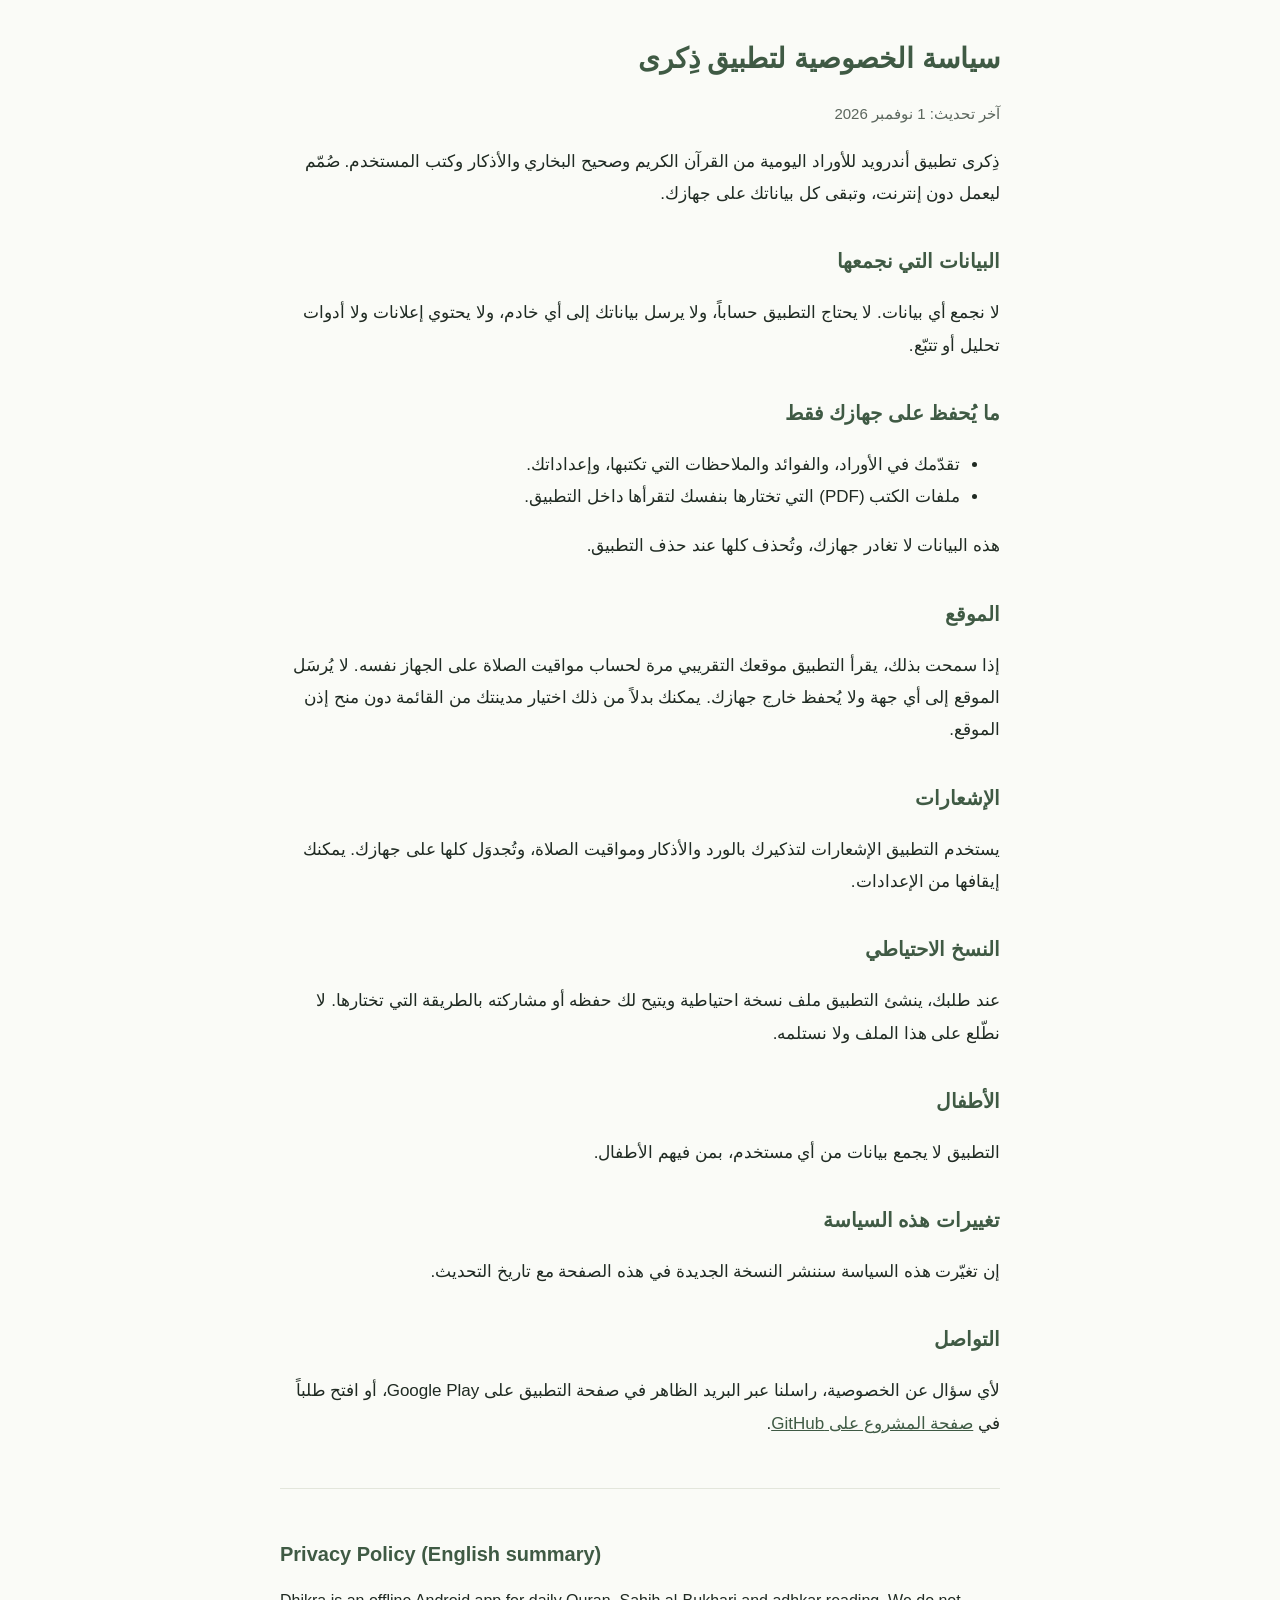
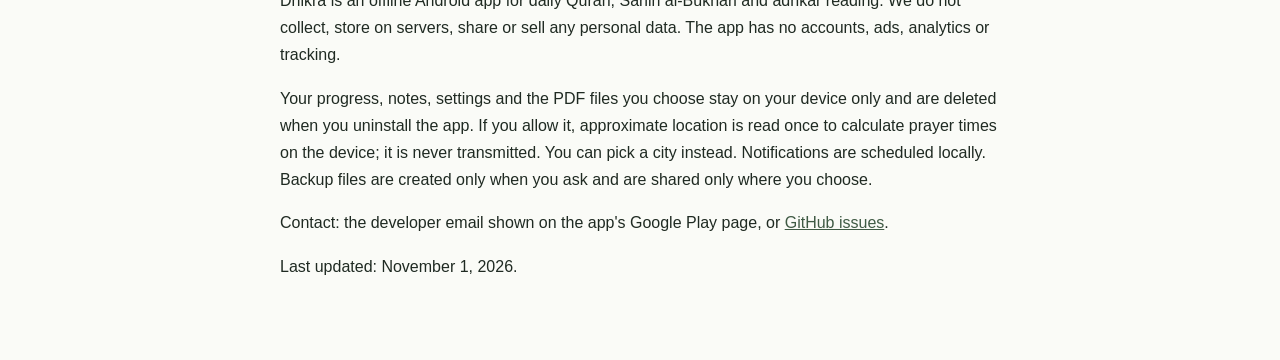
==== docs/privacy.html @ 541f292b "تجهيز النشر على Google Play: بناء AAB وسياسة الخصوصية - سير عمل يدوي build-aab.yml يبني ملف AAB موقّ" ====
<!doctype html>
<html lang="ar" dir="rtl">
<head>
<meta charset="utf-8">
<meta name="viewport" content="width=device-width, initial-scale=1">
<title>ذِكرى · سياسة الخصوصية</title>
<style>
  :root { --ink:#1F2A22; --muted:#5B665D; --olive:#3F5A44; --paper:#FAFBF7; --line:#E3E6DC; }
  body { margin:0; background:var(--paper); color:var(--ink);
         font:17px/1.9 "Noto Naskh Arabic","Segoe UI",Tahoma,sans-serif; }
  main { max-width:720px; margin:0 auto; padding:32px 16px 64px; }
  h1 { color:var(--olive); font-size:28px; margin:0 0 4px; }
  h2 { color:var(--olive); font-size:20px; margin:32px 0 8px; }
  .date { color:var(--muted); font-size:15px; }
  section.en { direction:ltr; text-align:left; border-top:1px solid var(--line); margin-top:48px; padding-top:16px;
               font-family:"Segoe UI",Roboto,Arial,sans-serif; font-size:16px; line-height:1.7; }
  a { color:var(--olive); }
</style>
</head>
<body>
<main>
<h1>سياسة الخصوصية لتطبيق ذِكرى</h1>
<p class="date">آخر تحديث: 1 نوفمبر 2026</p>

<p>ذِكرى تطبيق أندرويد للأوراد اليومية من القرآن الكريم وصحيح البخاري والأذكار وكتب المستخدم. صُمّم ليعمل دون إنترنت، وتبقى كل بياناتك على جهازك.</p>

<h2>البيانات التي نجمعها</h2>
<p>لا نجمع أي بيانات. لا يحتاج التطبيق حساباً، ولا يرسل بياناتك إلى أي خادم، ولا يحتوي إعلانات ولا أدوات تحليل أو تتبّع.</p>

<h2>ما يُحفظ على جهازك فقط</h2>
<ul>
  <li>تقدّمك في الأوراد، والفوائد والملاحظات التي تكتبها، وإعداداتك.</li>
  <li>ملفات الكتب (PDF) التي تختارها بنفسك لتقرأها داخل التطبيق.</li>
</ul>
<p>هذه البيانات لا تغادر جهازك، وتُحذف كلها عند حذف التطبيق.</p>

<h2>الموقع</h2>
<p>إذا سمحت بذلك، يقرأ التطبيق موقعك التقريبي مرة لحساب مواقيت الصلاة على الجهاز نفسه. لا يُرسَل الموقع إلى أي جهة ولا يُحفظ خارج جهازك. يمكنك بدلاً من ذلك اختيار مدينتك من القائمة دون منح إذن الموقع.</p>

<h2>الإشعارات</h2>
<p>يستخدم التطبيق الإشعارات لتذكيرك بالورد والأذكار ومواقيت الصلاة، وتُجدوَل كلها على جهازك. يمكنك إيقافها من الإعدادات.</p>

<h2>النسخ الاحتياطي</h2>
<p>عند طلبك، ينشئ التطبيق ملف نسخة احتياطية ويتيح لك حفظه أو مشاركته بالطريقة التي تختارها. لا نطّلع على هذا الملف ولا نستلمه.</p>

<h2>الأطفال</h2>
<p>التطبيق لا يجمع بيانات من أي مستخدم، بمن فيهم الأطفال.</p>

<h2>تغييرات هذه السياسة</h2>
<p>إن تغيّرت هذه السياسة سننشر النسخة الجديدة في هذه الصفحة مع تاريخ التحديث.</p>

<h2>التواصل</h2>
<p>لأي سؤال عن الخصوصية، راسلنا عبر البريد الظاهر في صفحة التطبيق على Google Play، أو افتح طلباً في <a href="https://github.com/madarekmatbaa-bit/Dhikra/issues">صفحة المشروع على GitHub</a>.</p>

<section class="en">
<h2>Privacy Policy (English summary)</h2>
<p>Dhikra is an offline Android app for daily Quran, Sahih al-Bukhari and adhkar reading. We do not collect, store on servers, share or sell any personal data. The app has no accounts, ads, analytics or tracking.</p>
<p>Your progress, notes, settings and the PDF files you choose stay on your device only and are deleted when you uninstall the app. If you allow it, approximate location is read once to calculate prayer times on the device; it is never transmitted. You can pick a city instead. Notifications are scheduled locally. Backup files are created only when you ask and are shared only where you choose.</p>
<p>Contact: the developer email shown on the app's Google Play page, or <a href="https://github.com/madarekmatbaa-bit/Dhikra/issues">GitHub issues</a>.</p>
<p>Last updated: November 1, 2026.</p>
</section>
</main>
</body>
</html>
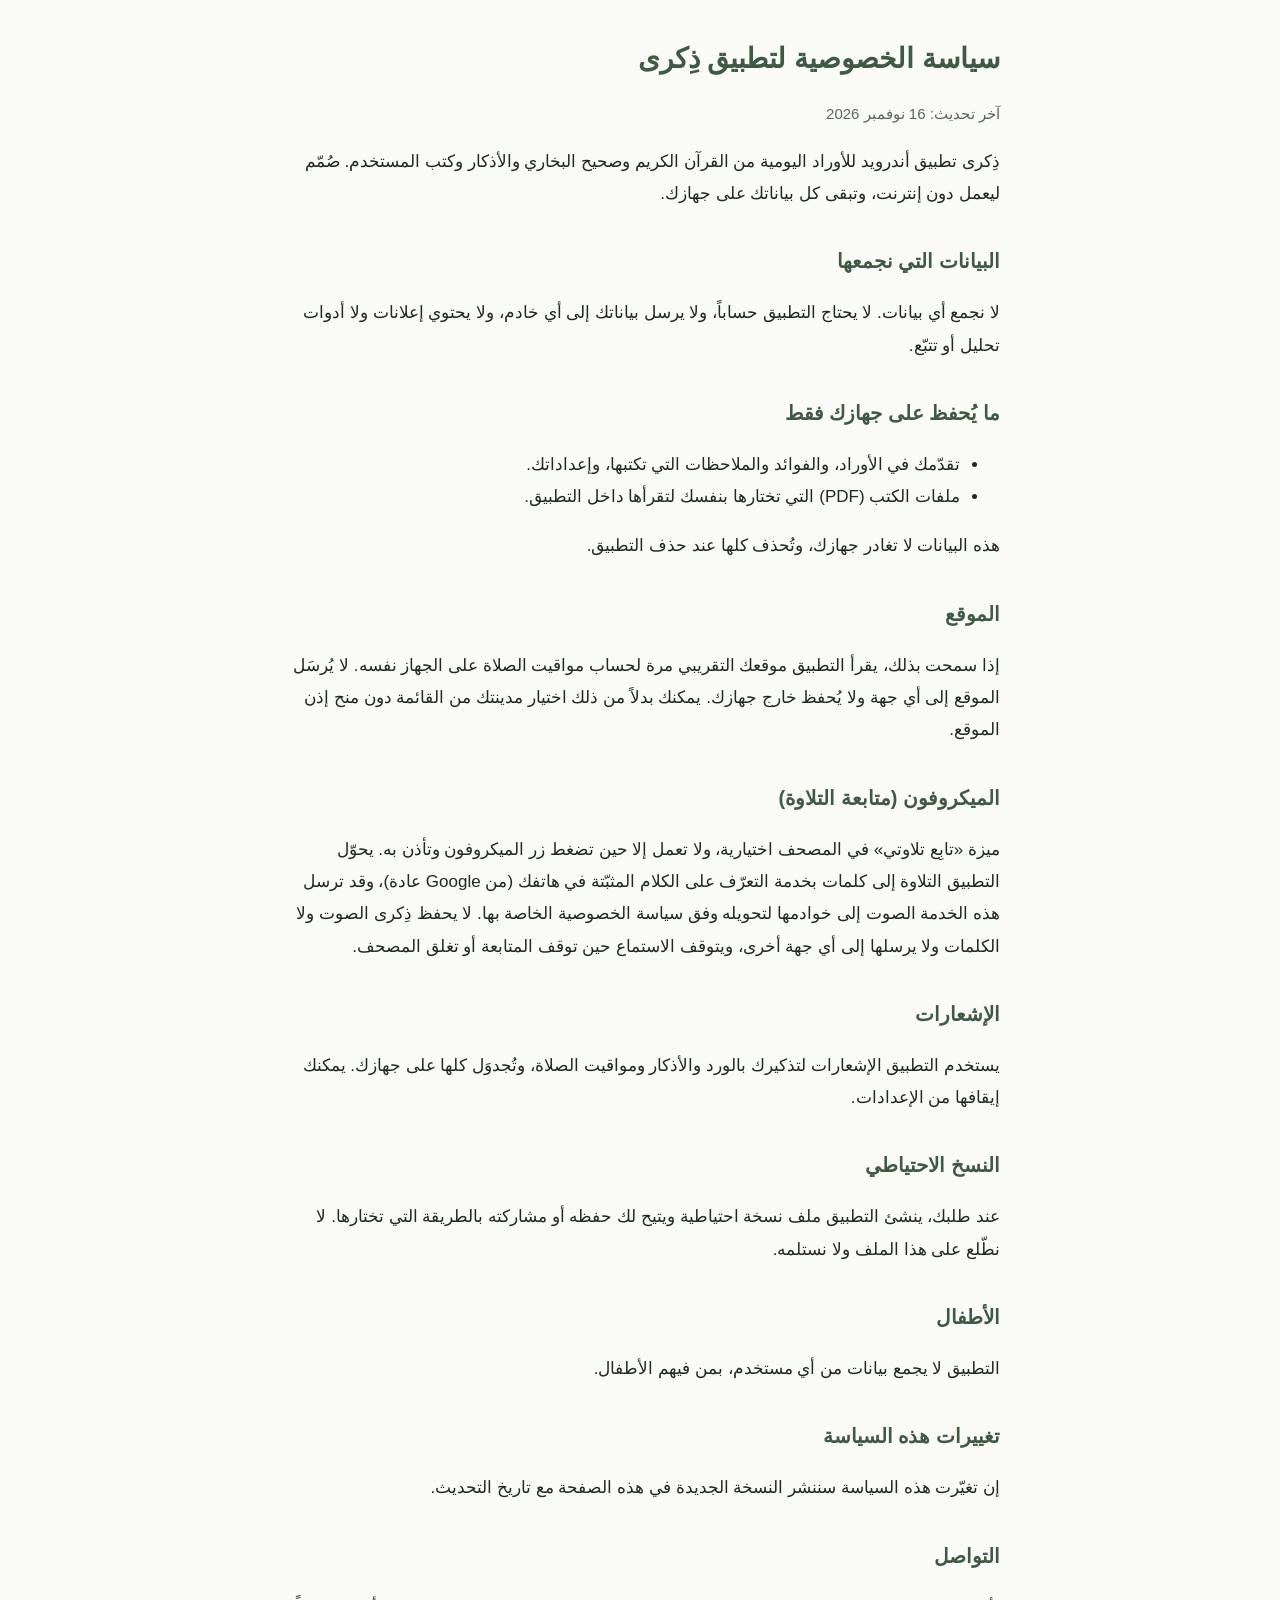
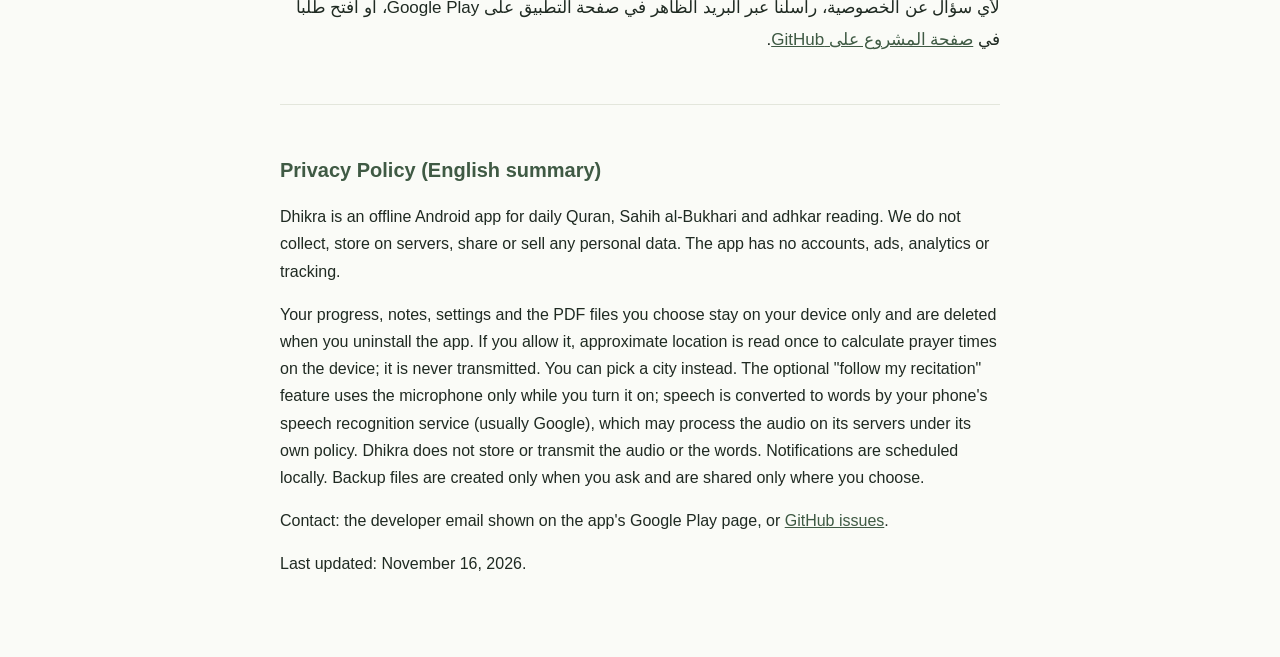
==== commit a5b11a6c: "المصحف: الصفحة على قد الشاشة، ترويسات سور مزخرفة، التكبير بإصبعين، ومتابعة التلاوة بالميكروفون (0.5." ====
--- a/docs/privacy.html
+++ b/docs/privacy.html
@@ -20,7 +20,7 @@
 <body>
 <main>
 <h1>سياسة الخصوصية لتطبيق ذِكرى</h1>
-<p class="date">آخر تحديث: 1 نوفمبر 2026</p>
+<p class="date">آخر تحديث: 16 نوفمبر 2026</p>
 
 <p>ذِكرى تطبيق أندرويد للأوراد اليومية من القرآن الكريم وصحيح البخاري والأذكار وكتب المستخدم. صُمّم ليعمل دون إنترنت، وتبقى كل بياناتك على جهازك.</p>
 
@@ -36,6 +36,9 @@
 
 <h2>الموقع</h2>
 <p>إذا سمحت بذلك، يقرأ التطبيق موقعك التقريبي مرة لحساب مواقيت الصلاة على الجهاز نفسه. لا يُرسَل الموقع إلى أي جهة ولا يُحفظ خارج جهازك. يمكنك بدلاً من ذلك اختيار مدينتك من القائمة دون منح إذن الموقع.</p>
+
+<h2>الميكروفون (متابعة التلاوة)</h2>
+<p>ميزة «تابِع تلاوتي» في المصحف اختيارية، ولا تعمل إلا حين تضغط زر الميكروفون وتأذن به. يحوّل التطبيق التلاوة إلى كلمات بخدمة التعرّف على الكلام المثبّتة في هاتفك (من Google عادة)، وقد ترسل هذه الخدمة الصوت إلى خوادمها لتحويله وفق سياسة الخصوصية الخاصة بها. لا يحفظ ذِكرى الصوت ولا الكلمات ولا يرسلها إلى أي جهة أخرى، ويتوقف الاستماع حين توقف المتابعة أو تغلق المصحف.</p>
 
 <h2>الإشعارات</h2>
 <p>يستخدم التطبيق الإشعارات لتذكيرك بالورد والأذكار ومواقيت الصلاة، وتُجدوَل كلها على جهازك. يمكنك إيقافها من الإعدادات.</p>
@@ -55,9 +58,9 @@
 <section class="en">
 <h2>Privacy Policy (English summary)</h2>
 <p>Dhikra is an offline Android app for daily Quran, Sahih al-Bukhari and adhkar reading. We do not collect, store on servers, share or sell any personal data. The app has no accounts, ads, analytics or tracking.</p>
-<p>Your progress, notes, settings and the PDF files you choose stay on your device only and are deleted when you uninstall the app. If you allow it, approximate location is read once to calculate prayer times on the device; it is never transmitted. You can pick a city instead. Notifications are scheduled locally. Backup files are created only when you ask and are shared only where you choose.</p>
+<p>Your progress, notes, settings and the PDF files you choose stay on your device only and are deleted when you uninstall the app. If you allow it, approximate location is read once to calculate prayer times on the device; it is never transmitted. You can pick a city instead. The optional "follow my recitation" feature uses the microphone only while you turn it on; speech is converted to words by your phone's speech recognition service (usually Google), which may process the audio on its servers under its own policy. Dhikra does not store or transmit the audio or the words. Notifications are scheduled locally. Backup files are created only when you ask and are shared only where you choose.</p>
 <p>Contact: the developer email shown on the app's Google Play page, or <a href="https://github.com/madarekmatbaa-bit/Dhikra/issues">GitHub issues</a>.</p>
-<p>Last updated: November 1, 2026.</p>
+<p>Last updated: November 16, 2026.</p>
 </section>
 </main>
 </body>
